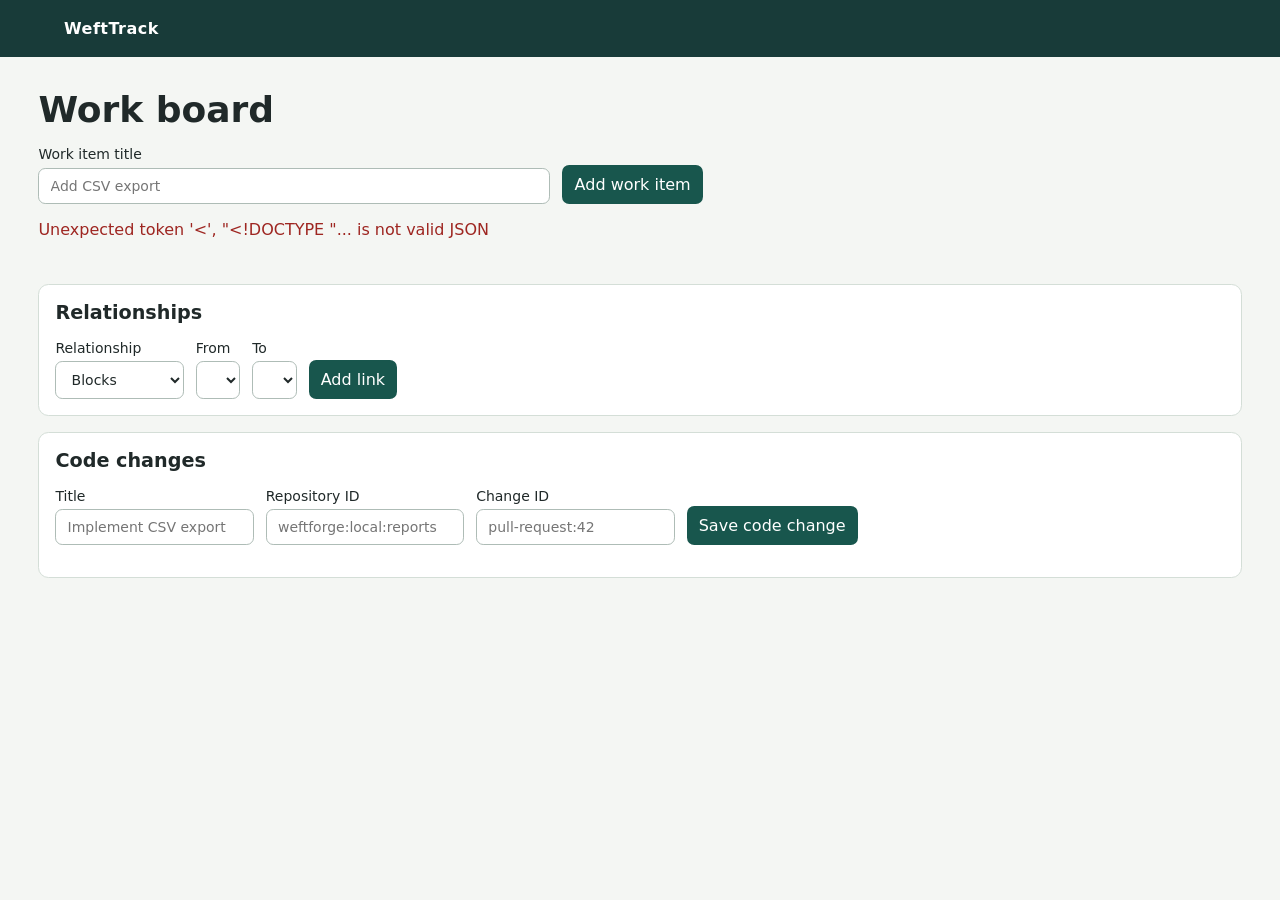
==== index.html @ 668e297c "Add browser work board and relationship controls" ====
<!doctype html>
<html lang="en">
<meta charset="utf-8">
<meta name="viewport" content="width=device-width, initial-scale=1">
<title>WeftTrack</title>
<style>
:root { color-scheme: light; font: 16px system-ui, sans-serif; color: #202929; background: #f4f6f3 }
* { box-sizing: border-box }
body { margin: 0 }
header { background: #183b39; color: white; padding: 1.2rem max(5vw, 1rem); font-weight: 750; letter-spacing: .03em }
main { max-width: 1350px; margin: auto; padding: 2rem max(3vw, 1rem) }
h1 { margin: 0 0 1rem; font-size: 2.25rem }
h2 { margin: 0 0 1rem; font-size: 1.2rem }
h3 { margin: 0; font-size: .95rem }
button, input, select { font: inherit; border: 1px solid #aebcb6; border-radius: .45rem; padding: .55rem .7rem; color: inherit; background: white }
button { background: #18564d; color: white; cursor: pointer; border-color: transparent }
button:hover { background: #123e38 }
button:disabled { opacity: .55; cursor: wait }
form { display: flex; align-items: end; flex-wrap: wrap; gap: .75rem }
label { display: grid; gap: .35rem; font-size: .875rem }
input, select { width: 100%; min-width: 0 }
#create label { flex: 1 1 16rem; max-width: 32rem }
#notice { min-height: 1.5rem; color: #31534c }
#notice[data-error] { color: #9e2621 }
#board { display: grid; grid-template-columns: repeat(4, minmax(0, 1fr)); gap: .85rem; margin-bottom: 1.5rem }
.lane { background: #e5ebe6; border-radius: .65rem; padding: .8rem; min-height: 9rem }
.lane > h3 { display: flex; justify-content: space-between; margin-bottom: .75rem }
.card { background: white; border: 1px solid #d4ded7; border-radius: .5rem; padding: .7rem; margin-top: .5rem }
.card p { margin: 0 0 .7rem; font-weight: 600; overflow-wrap: anywhere }
.panel { background: white; border: 1px solid #d4ded7; padding: 1rem; margin-bottom: 1rem; border-radius: .65rem }
.relationship { display: flex; flex-wrap: wrap; gap: .5rem; align-items: center; padding: .65rem 0; border-bottom: 1px solid #e5ebe6; overflow-wrap: anywhere }
.relationship span { min-width: 0 }
.relationship strong { border-radius: 1rem; background: #e1efea; color: #194840; padding: .2rem .6rem; font-size: .8rem }
.muted { color: #546761; font-size: .875rem }
@media (max-width: 800px) { #board { grid-template-columns: repeat(2, minmax(0, 1fr)) } }
@media (max-width: 420px) { #board { grid-template-columns: 1fr } }
</style>
<header>WeftTrack</header>
<main>
<h1>Work board</h1>
<form id="create">
  <label>Work item title<input name="title" required placeholder="Add CSV export"></label>
  <button>Add work item</button>
</form>
<p id="notice" role="status" aria-live="polite"></p>
<section id="board" aria-label="Workflow board"></section>

<section class="panel" aria-labelledby="relationships-heading">
  <h2 id="relationships-heading">Relationships</h2>
  <form id="link">
    <label>Relationship<select name="kind">
      <option value="blocks">Blocks</option>
      <option value="parent_of">Is parent of</option>
      <option value="implements">Implements</option>
    </select></label>
    <label>From<select name="source" required></select></label>
    <label>To<select name="target" required></select></label>
    <button>Add link</button>
  </form>
  <div id="relationships"></div>
</section>

<section class="panel" aria-labelledby="changes-heading">
  <h2 id="changes-heading">Code changes</h2>
  <form id="change">
    <label>Title<input name="title" required placeholder="Implement CSV export"></label>
    <label>Repository ID<input name="repository" required placeholder="weftforge:local:reports"></label>
    <label>Change ID<input name="external_id" required placeholder="pull-request:42"></label>
    <button>Save code change</button>
  </form>
  <ul id="changes"></ul>
</section>
</main>
<script src="/ui.js" defer></script>
</html>
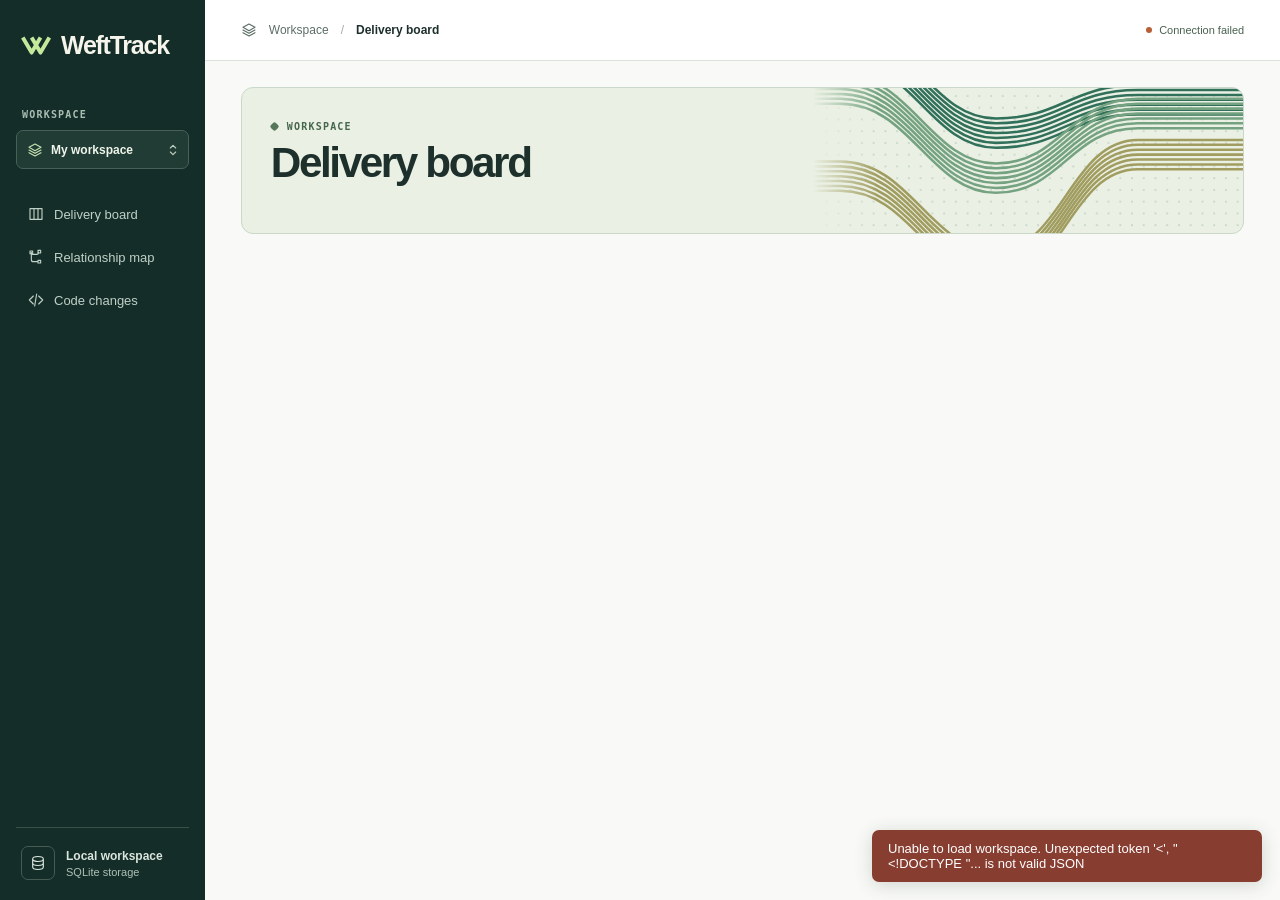
==== commit e3b2f6b6: "Redesign the workspace board and add interactive relationship exploration" ====
--- a/index.html
+++ b/index.html
@@ -1,75 +1,43 @@
 <!doctype html>
 <html lang="en">
-<meta charset="utf-8">
-<meta name="viewport" content="width=device-width, initial-scale=1">
-<title>WeftTrack</title>
-<style>
-:root { color-scheme: light; font: 16px system-ui, sans-serif; color: #202929; background: #f4f6f3 }
-* { box-sizing: border-box }
-body { margin: 0 }
-header { background: #183b39; color: white; padding: 1.2rem max(5vw, 1rem); font-weight: 750; letter-spacing: .03em }
-main { max-width: 1350px; margin: auto; padding: 2rem max(3vw, 1rem) }
-h1 { margin: 0 0 1rem; font-size: 2.25rem }
-h2 { margin: 0 0 1rem; font-size: 1.2rem }
-h3 { margin: 0; font-size: .95rem }
-button, input, select { font: inherit; border: 1px solid #aebcb6; border-radius: .45rem; padding: .55rem .7rem; color: inherit; background: white }
-button { background: #18564d; color: white; cursor: pointer; border-color: transparent }
-button:hover { background: #123e38 }
-button:disabled { opacity: .55; cursor: wait }
-form { display: flex; align-items: end; flex-wrap: wrap; gap: .75rem }
-label { display: grid; gap: .35rem; font-size: .875rem }
-input, select { width: 100%; min-width: 0 }
-#create label { flex: 1 1 16rem; max-width: 32rem }
-#notice { min-height: 1.5rem; color: #31534c }
-#notice[data-error] { color: #9e2621 }
-#board { display: grid; grid-template-columns: repeat(4, minmax(0, 1fr)); gap: .85rem; margin-bottom: 1.5rem }
-.lane { background: #e5ebe6; border-radius: .65rem; padding: .8rem; min-height: 9rem }
-.lane > h3 { display: flex; justify-content: space-between; margin-bottom: .75rem }
-.card { background: white; border: 1px solid #d4ded7; border-radius: .5rem; padding: .7rem; margin-top: .5rem }
-.card p { margin: 0 0 .7rem; font-weight: 600; overflow-wrap: anywhere }
-.panel { background: white; border: 1px solid #d4ded7; padding: 1rem; margin-bottom: 1rem; border-radius: .65rem }
-.relationship { display: flex; flex-wrap: wrap; gap: .5rem; align-items: center; padding: .65rem 0; border-bottom: 1px solid #e5ebe6; overflow-wrap: anywhere }
-.relationship span { min-width: 0 }
-.relationship strong { border-radius: 1rem; background: #e1efea; color: #194840; padding: .2rem .6rem; font-size: .8rem }
-.muted { color: #546761; font-size: .875rem }
-@media (max-width: 800px) { #board { grid-template-columns: repeat(2, minmax(0, 1fr)) } }
-@media (max-width: 420px) { #board { grid-template-columns: 1fr } }
-</style>
-<header>WeftTrack</header>
-<main>
-<h1>Work board</h1>
-<form id="create">
-  <label>Work item title<input name="title" required placeholder="Add CSV export"></label>
-  <button>Add work item</button>
-</form>
-<p id="notice" role="status" aria-live="polite"></p>
-<section id="board" aria-label="Workflow board"></section>
-
-<section class="panel" aria-labelledby="relationships-heading">
-  <h2 id="relationships-heading">Relationships</h2>
-  <form id="link">
-    <label>Relationship<select name="kind">
-      <option value="blocks">Blocks</option>
-      <option value="parent_of">Is parent of</option>
-      <option value="implements">Implements</option>
-    </select></label>
-    <label>From<select name="source" required></select></label>
-    <label>To<select name="target" required></select></label>
-    <button>Add link</button>
-  </form>
-  <div id="relationships"></div>
-</section>
-
-<section class="panel" aria-labelledby="changes-heading">
-  <h2 id="changes-heading">Code changes</h2>
-  <form id="change">
-    <label>Title<input name="title" required placeholder="Implement CSV export"></label>
-    <label>Repository ID<input name="repository" required placeholder="weftforge:local:reports"></label>
-    <label>Change ID<input name="external_id" required placeholder="pull-request:42"></label>
-    <button>Save code change</button>
-  </form>
-  <ul id="changes"></ul>
-</section>
-</main>
-<script src="/ui.js" defer></script>
+<head>
+  <meta charset="utf-8">
+  <meta name="viewport" content="width=device-width, initial-scale=1">
+  <meta name="theme-color" content="#152d29">
+  <title>WeftTrack · Delivery board</title>
+  <link rel="icon" href="data:image/svg+xml,%3Csvg xmlns='http://www.w3.org/2000/svg' viewBox='0 0 40 40'%3E%3Crect width='40' height='40' rx='9' fill='%23152d29'/%3E%3Cpath d='m6 14 9 13 8-13m-7 0 9 13 9-13' fill='none' stroke='%23cbe99d' stroke-width='4'/%3E%3C/svg%3E">
+  <link rel="stylesheet" href="/app.css">
+  <script src="/ui.js" defer></script>
+</head>
+<body>
+<a class="skip" href="#main">Skip to workspace</a>
+<div class="shell">
+  <aside class="sidebar">
+    <div class="brand"><svg viewBox="0 0 35 32" aria-hidden="true"><path d="m2 7 10 17L22 7m-10 0 10 17L32 7" fill="none" stroke="currentColor" stroke-linejoin="round" stroke-width="4.4"/></svg>WeftTrack</div>
+    <label class="workspace-select"><span class="overline">Workspace</span><span class="switch"><span class="space-icon" data-icon="layers"></span><select id="workspace" aria-label="Workspace"><option value="local">My workspace</option><option value="example">Example project</option></select><span data-icon="chevrons"></span></span></label>
+    <nav aria-label="Workspace views">
+      <a href="#board" data-view="board" aria-label="Delivery board"><span data-icon="board"></span><span class="nav-long">Delivery board</span><span class="nav-short" aria-hidden="true">Board</span></a>
+      <a href="#graph" data-view="graph" aria-label="Relationship map"><span data-icon="graph"></span><span class="nav-long">Relationship map</span><span class="nav-short" aria-hidden="true">Map</span></a>
+      <a href="#changes" data-view="changes" aria-label="Code changes"><span data-icon="code"></span><span class="nav-long">Code changes</span><span class="nav-short" aria-hidden="true">Changes</span></a>
+    </nav>
+    <div class="sidebar-footer"><span class="server-icon" data-icon="database"></span><div>Local workspace<small>SQLite storage</small></div></div>
+  </aside>
+  <div class="canvas">
+    <header class="topbar"><div class="breadcrumb"><span data-icon="layers"></span><span id="crumb-space">Workspace</span><span class="slash">/</span><strong id="crumb-view">Delivery board</strong></div><span class="connection"><i></i><span id="connection">Connecting</span></span></header>
+    <main id="main" tabindex="-1">
+      <section class="hero">
+        <div class="hero-copy"><div class="project-label"><i></i><span id="project">Workspace</span></div><h1 id="page-title">Delivery board</h1><div id="summary" class="summary"></div></div>
+        <svg class="weave" aria-hidden="true" viewBox="0 0 440 160" preserveAspectRatio="xMidYMid slice">
+          <defs><pattern id="dots" width="12" height="12" patternUnits="userSpaceOnUse"><circle cx="2" cy="2" r=".85" fill="#618d80" opacity=".43"/></pattern></defs>
+          <rect width="440" height="160" fill="url(#dots)"/><g id="threads" fill="none" stroke-width="2.6"></g>
+        </svg>
+      </section>
+      <section id="content" aria-label="Workspace content"></section>
+      <noscript>Enable JavaScript to use the work board.</noscript>
+    </main>
+  </div>
+</div>
+<dialog id="dialog" aria-labelledby="dialog-title"><div id="dialog-body"></div></dialog>
+<div id="notice" role="status" aria-live="polite"></div>
+</body>
 </html>
--- a/app.css
+++ b/app.css
@@ -0,0 +1,1310 @@
+:root {
+  color-scheme: light;
+  font-family: "Inter",-apple-system,BlinkMacSystemFont,"Segoe UI",sans-serif;
+  color: #1e302c;
+  background: #f9faf7;
+  font-size: 14px;
+  --ink: #1e302c;
+  --muted: #586b63;
+  --line: #dbe2d9;
+  --dark: #152d29;
+  --green: #285947;
+  --mono: "IBM Plex Mono","SFMono-Regular",Consolas,monospace;
+}
+
+* {
+  box-sizing: border-box;
+}
+
+body {
+  margin: 0;
+}
+
+button,input,select {
+  font: inherit;
+  color: inherit;
+}
+
+button,select {
+  cursor: pointer;
+}
+
+button {
+  border: 0;
+  background: none;
+}
+
+a {
+  color: inherit;
+  text-decoration: none;
+}
+
+button:disabled {
+  opacity: .55;
+  cursor: wait;
+}
+
+:focus-visible {
+  outline: 3px solid #358a69;
+  outline-offset: 3px;
+}
+
+.skip {
+  position: fixed;
+  left: 8px;
+  top: -80px;
+  background: white;
+  padding: 12px;
+  z-index: 10;
+}
+
+.skip:focus {
+  top: 8px;
+}
+
+.shell {
+  display: grid;
+  grid-template-columns: 205px minmax(0,1fr);
+  min-height: 100dvh;
+}
+
+.sidebar {
+  background: var(--dark);
+  color: #dae6dc;
+  padding: 30px 16px 20px;
+  display: flex;
+  flex-direction: column;
+  position: sticky;
+  top: 0;
+  height: 100dvh;
+}
+
+.brand {
+  color: #f5f5eb;
+  font-size: 25px;
+  font-weight: 690;
+  letter-spacing: -1.25px;
+  display: flex;
+  align-items: center;
+  gap: 9px;
+  margin: 0 5px 48px;
+}
+
+.brand svg {
+  height: 31px;
+  width: 31px;
+  color: #c4e99d;
+}
+
+.overline,.project-label,.group-label,.graph-label {
+  font-family: var(--mono);
+  font-size: 10px;
+  letter-spacing: .12em;
+  text-transform: uppercase;
+  font-weight: 600;
+}
+
+.overline {
+  color: #a9bdb2;
+  display: block;
+  margin: 0 6px 10px;
+}
+
+.switch {
+  height: 39px;
+  border: 1px solid #476058;
+  background: #203c34;
+  border-radius: 7px;
+  display: flex;
+  align-items: center;
+  position: relative;
+}
+
+.switch .space-icon {
+  position: absolute;
+  left: 10px;
+  color: #c6dfb2;
+}
+
+.switch select {
+  background: transparent;
+  border: 0;
+  appearance: none;
+  width: 100%;
+  height: 100%;
+  color: #eff5ec;
+  font-weight: 560;
+  padding: 0 22px 0 34px;
+  font-size: 12px;
+}
+
+.switch select option {
+  color: var(--ink);
+  background: white;
+}
+
+.switch>span:last-child {
+  position: absolute;
+  right: 7px;
+  pointer-events: none;
+  color: #bdd0c2;
+}
+
+.sidebar nav {
+  display: grid;
+  gap: 5px;
+  margin-top: 26px;
+}
+
+.sidebar nav a {
+  display: flex;
+  align-items: center;
+  gap: 10px;
+  border-radius: 6px;
+  padding: 11px 12px;
+  font-size: 13px;
+  font-weight: 540;
+  color: #bfd0c6;
+}
+
+.sidebar nav a:hover {
+  background: #254137;
+}
+
+.sidebar nav a[aria-current] {
+  background: #d5eac1;
+  color: #20392b;
+  font-weight: 650;
+}
+
+.sidebar-footer {
+  border-top: 1px solid #3a5148;
+  padding: 18px 5px 0;
+  display: flex;
+  align-items: center;
+  gap: 11px;
+  margin-top: auto;
+  font-size: 12px;
+  font-weight: 600;
+}
+
+.sidebar-footer small {
+  display: block;
+  margin-top: 3px;
+  font-weight: 400;
+  color: #adc1b5;
+  font-size: 11px;
+}
+
+.server-icon {
+  border: 1px solid #465c52;
+  padding: 8px;
+  border-radius: 7px;
+}
+
+.icon {
+  width: 16px;
+  height: 16px;
+  display: block;
+  flex: none;
+}
+
+.canvas {
+  min-width: 0;
+}
+
+.topbar {
+  height: 61px;
+  border-bottom: 1px solid var(--line);
+  background: #fff;
+  display: flex;
+  align-items: center;
+  justify-content: space-between;
+  padding: 0 clamp(20px,2.8vw,52px);
+  gap: 16px;
+}
+
+.breadcrumb,.connection,.summary,.summary span,.project-label,.btn,.panel-title,.lane-title,.card-top,.card-meta,.dialog-heading,.actions,.form-actions,.edge-name,.searchbox,.filterbox,.row-title,.entity-meta {
+  display: flex;
+  align-items: center;
+}
+
+.breadcrumb {
+  gap: 12px;
+  color: #5e6f66;
+  font-size: 12px;
+}
+
+.breadcrumb strong {
+  font-weight: 570;
+  color: var(--ink);
+}
+
+.slash {
+  color: #a2ada6;
+}
+
+.connection {
+  gap: 7px;
+  color: #48614f;
+  font-size: 11px;
+  white-space: nowrap;
+}
+
+.connection i,.project-label i {
+  width: 6px;
+  height: 6px;
+  border-radius: 50%;
+  background: #6ba771;
+}
+
+.connection.offline i {
+  background: #b85f38;
+}
+
+main {
+  padding: 26px clamp(20px,2.8vw,52px) 40px;
+  max-width: 1940px;
+  margin: auto;
+}
+
+.hero {
+  border: 1px solid #c9d8c8;
+  border-radius: 12px;
+  background: #eaf0e3;
+  position: relative;
+  isolation: isolate;
+  overflow: hidden;
+  min-height: 147px;
+  display: flex;
+  align-items: center;
+}
+
+.hero-copy {
+  position: relative;
+  z-index: 1;
+  padding: 23px 29px;
+}
+
+.project-label {
+  gap: 9px;
+  color: #46674e;
+}
+
+.project-label i {
+  height: 7px;
+  width: 7px;
+  background: #557658;
+  border-radius: 2px;
+  transform: rotate(45deg);
+}
+
+h1,h2,h3,p {
+  margin: 0;
+}
+
+h1 {
+  font-size: clamp(33px,3.3vw,54px);
+  font-weight: 630;
+  letter-spacing: -.057em;
+  line-height: 1.06;
+  margin: 9px 0 14px;
+}
+
+.summary {
+  flex-wrap: wrap;
+  color: #415a49;
+  font-size: 12px;
+  gap: 6px 14px;
+}
+
+.summary span {
+  gap: 5px;
+}
+
+.summary span+span:before {
+  content: "";
+  width: 3px;
+  height: 3px;
+  background: #91a68d;
+  border-radius: 50%;
+  margin-right: 8px;
+}
+
+.summary b {
+  font-weight: 700;
+}
+
+.weave {
+  position: absolute;
+  right: 0;
+  top: 0;
+  width: 43%;
+  height: 100%;
+  z-index: 0;
+  mask-image: linear-gradient(90deg,transparent,#000 15%);
+}
+
+.toolbar {
+  display: flex;
+  justify-content: space-between;
+  align-items: center;
+  gap: 14px;
+  margin: 28px 0 16px;
+  flex-wrap: wrap;
+}
+
+.panel-title {
+  gap: 8px;
+}
+
+.panel-title h2,.section-head h2 {
+  font-size: 19px;
+  font-weight: 640;
+  letter-spacing: -.045em;
+}
+
+.count {
+  font: 11px var(--mono);
+  color: #4b5e53;
+  background: #e9eee7;
+  border: 1px solid #d7dfd5;
+  border-radius: 5px;
+  padding: 2px 5px;
+  min-width: 21px;
+  text-align: center;
+}
+
+.actions {
+  gap: 8px;
+  flex-wrap: wrap;
+}
+
+.btn,.searchbox,.filterbox,.field input,.field select,.select-control {
+  border: 1px solid #ccd5cb;
+  border-radius: 6px;
+  background: #fff;
+  min-height: 34px;
+}
+
+.btn {
+  justify-content: center;
+  gap: 7px;
+  padding: 7px 11px;
+  font-size: 12px;
+  font-weight: 600;
+}
+
+.btn:hover,.filterbox:hover {
+  background: #eef3ea;
+}
+
+.btn.primary {
+  background: #265740;
+  border-color: #265740;
+  color: white;
+}
+
+.btn.primary:hover {
+  background: #1a432f;
+}
+
+.btn .icon,.searchbox .icon,.filterbox .icon {
+  width: 14px;
+  height: 14px;
+}
+
+.searchbox {
+  padding: 0 9px;
+  gap: 7px;
+  color: #66766b;
+}
+
+.searchbox input {
+  background: transparent;
+  border: 0;
+  outline: 0;
+  font-size: 12px;
+  width: 128px;
+  height: 32px;
+}
+
+.searchbox:focus-within,.filterbox:focus-within {
+  outline: 2px solid #358a69;
+}
+
+.filterbox {
+  gap: 5px;
+  padding: 0 7px;
+  color: #40584a;
+}
+
+.filterbox select {
+  border: 0;
+  background: transparent;
+  font-size: 12px;
+  max-width: 100px;
+  height: 32px;
+}
+
+.board {
+  display: grid;
+  grid-template-columns: repeat(4,minmax(0,1fr));
+  gap: 12px;
+  align-items: stretch;
+}
+
+.lane {
+  --tone: #64776d;
+  --tint: #e8ede7;
+  background: #f0f3ee;
+  border: 1px solid #dce3da;
+  border-radius: 9px;
+  padding: 0 9px 10px;
+  min-height: 235px;
+}
+
+.lane[data-status=active],.status-active {
+  --tone: #3c72a1;
+  --tint: #e0edf7;
+}
+
+.lane[data-status=review],.status-review {
+  --tone: #a16c24;
+  --tint: #fbedd3;
+}
+
+.lane[data-status=done],.status-done {
+  --tone: #38765b;
+  --tint: #dcefe2;
+}
+
+.lane-title {
+  gap: 7px;
+  padding: 13px 2px 11px;
+  color: var(--tone);
+}
+
+.lane-title .icon {
+  height: 14px;
+  width: 14px;
+}
+
+.lane-title h3 {
+  font-size: 13px;
+  font-weight: 650;
+  color: #293c30;
+  letter-spacing: -.02em;
+}
+
+.lane-title .count {
+  margin-left: auto;
+  border: 0;
+  background: var(--tint);
+  color: var(--tone);
+}
+
+.cards {
+  display: grid;
+  gap: 8px;
+}
+
+.card {
+  display: flex;
+  flex-direction: column;
+  gap: 9px;
+  text-align: left;
+  width: 100%;
+  background: #fff;
+  border: 1px solid #d9dfd7;
+  border-radius: 7px;
+  padding: 12px;
+  box-shadow: 0 2px 3px #20372908;
+  transition: border-color .15s,box-shadow .15s;
+}
+
+.card:hover {
+  border-color: #95ae99;
+  box-shadow: 0 4px 10px #253d2a12;
+}
+
+.card-top {
+  justify-content: space-between;
+  color: #66796b;
+}
+
+.key {
+  font: 10px var(--mono);
+  letter-spacing: .035em;
+}
+
+.card-top .icon {
+  width: 13px;
+  height: 13px;
+  color: #778a7b;
+}
+
+.card-title {
+  font-size: 14px;
+  font-weight: 600;
+  line-height: 1.36;
+  letter-spacing: -.025em;
+  overflow-wrap: anywhere;
+}
+
+.card-meta {
+  gap: 6px;
+  flex-wrap: wrap;
+  margin-top: 2px;
+}
+
+.tag,.status-pill {
+  display: inline-flex;
+  align-items: center;
+  gap: 5px;
+  font-size: 10px;
+  font-weight: 580;
+  border-radius: 4px;
+  padding: 4px 6px;
+  background: #f1f3ed;
+  color: #546657;
+}
+
+.tag .icon,.status-pill .icon {
+  width: 12px;
+  height: 12px;
+}
+
+.tag.blocked {
+  background: #f9e7e1;
+  color: #944a35;
+}
+
+.tag.blocks {
+  background: #fbefdb;
+  color: #835b24;
+}
+
+.tag.code {
+  background: #e8eef8;
+  color: #526b90;
+}
+
+.tag.parent {
+  background: #eee9f3;
+  color: #735b84;
+}
+
+.tag.child {
+  background: #edf1e6;
+  color: #5e704f;
+}
+
+.lane-empty {
+  border: 1px dashed #c7d1c5;
+  border-radius: 6px;
+  padding: 18px 8px;
+  font-size: 12px;
+  color: #65766a;
+  text-align: center;
+}
+
+.board-foot {
+  margin-top: 21px;
+}
+
+.section-head {
+  display: flex;
+  align-items: center;
+  justify-content: space-between;
+  gap: 12px;
+  margin-bottom: 12px;
+}
+
+.section-head h2 {
+  font-size: 16px;
+}
+
+.text-btn {
+  display: inline-flex;
+  align-items: center;
+  gap: 5px;
+  color: #286143;
+  font-size: 12px;
+  font-weight: 600;
+  padding: 5px;
+}
+
+.text-btn:hover {
+  text-decoration: underline;
+}
+
+.text-btn .icon {
+  width: 14px;
+  height: 14px;
+}
+
+.panel,.map,.registry {
+  background: white;
+  border: 1px solid var(--line);
+  border-radius: 9px;
+  overflow: hidden;
+}
+
+.relation-row,.registry-row {
+  display: grid;
+  grid-template-columns: minmax(0,1fr) 110px minmax(0,1fr);
+  align-items: center;
+  gap: 12px;
+  padding: 11px 15px;
+}
+
+.relation-row+.relation-row,.registry-row+.registry-row {
+  border-top: 1px solid #e6eae3;
+}
+
+.entity-link {
+  text-align: left;
+  display: flex;
+  align-items: center;
+  gap: 8px;
+  min-width: 0;
+  font-size: 12px;
+  font-weight: 570;
+  padding: 3px 0;
+  overflow-wrap: anywhere;
+}
+
+.entity-link:hover {
+  color: #26754c;
+  text-decoration: underline;
+}
+
+.entity-link .key {
+  color: #6a786a;
+}
+
+.edge-name {
+  gap: 5px;
+  color: #6b766b;
+  font-size: 11px;
+}
+
+.edge-name .icon {
+  width: 14px;
+  height: 14px;
+}
+
+.empty {
+  padding: 22px;
+  color: var(--muted);
+  font-size: 13px;
+  line-height: 1.5;
+}
+
+.view-stack {
+  display: grid;
+  gap: 22px;
+}
+
+.select-control {
+  padding: 7px 10px;
+  max-width: 100%;
+  min-width: 0;
+  font-size: 12px;
+}
+
+.map-controls {
+  border-bottom: 1px solid var(--line);
+  padding: 12px 15px;
+  display: flex;
+  align-items: center;
+  gap: 10px;
+  flex-wrap: wrap;
+}
+
+.map-controls label {
+  font-weight: 600;
+  font-size: 12px;
+}
+
+.map-controls select {
+  max-width: min(400px,100%);
+}
+
+.map-scroll {
+  overflow: auto;
+}
+
+.map-stage {
+  position: relative;
+  isolation: isolate;
+  display: grid;
+  grid-template-columns: 1fr 1.08fr 1fr;
+  gap: clamp(28px,5.2vw,100px);
+  min-width: 625px;
+  min-height: 265px;
+  padding: 24px 18px 28px;
+  background-color: #f5f7f1;
+  background-image: radial-gradient(#c5d1c1 .85px,transparent .85px);
+  background-size: 12px 12px;
+}
+
+.map-wires {
+  position: absolute;
+  inset: 0;
+  width: 100%;
+  height: 100%;
+  pointer-events: none;
+  z-index: -1;
+}
+
+.graph-column {
+  display: flex;
+  flex-direction: column;
+  min-width: 0;
+  gap: 8px;
+}
+
+.graph-label {
+  text-align: center;
+  color: #607362;
+  font-size: 9px;
+}
+
+.graph-nodes {
+  flex: 1;
+  display: flex;
+  flex-direction: column;
+  justify-content: center;
+  gap: 9px;
+}
+
+.map-node {
+  text-align: left;
+  display: grid;
+  gap: 5px;
+  padding: 10px 11px;
+  background: #fff;
+  border: 1px solid #c4d1c3;
+  border-radius: 6px;
+  overflow-wrap: anywhere;
+}
+
+.map-node:hover {
+  border-color: #477554;
+}
+
+.map-node b {
+  font-size: 12px;
+  line-height: 1.35;
+}
+
+.map-node small {
+  font-size: 10px;
+  color: #56735a;
+}
+
+.map-node.focus {
+  background: #244737;
+  color: #fffff1;
+  border-color: #244737;
+}
+
+.map-node.focus small {
+  color: #cce6cb;
+}
+
+.map-null {
+  color: #6a786d;
+  background: #f4f7f1;
+  border: 1px dashed #c9d4c4;
+  border-radius: 5px;
+  text-align: center;
+  padding: 9px;
+  font-size: 11px;
+}
+
+.registry-row {
+  grid-template-columns: minmax(0,1.4fr) minmax(0,1fr) minmax(75px,.55fr);
+  overflow-wrap: anywhere;
+  font-size: 12px;
+}
+
+.registry-row.head {
+  background: #f2f5ef;
+  font-size: 11px;
+  color: #5f7064;
+  font-weight: 600;
+}
+
+.section-spacer {
+  margin-top: 22px;
+}
+
+dialog {
+  border: 1px solid #cdd8cc;
+  border-radius: 12px;
+  width: min(510px,calc(100% - 28px));
+  max-height: 88dvh;
+  color: var(--ink);
+  padding: 0;
+  box-shadow: 0 22px 80px #142c2838;
+}
+
+dialog::backdrop {
+  background: #10231e66;
+}
+
+.dialog-heading {
+  padding: 17px 21px;
+  border-bottom: 1px solid var(--line);
+  justify-content: space-between;
+  gap: 10px;
+  background: #f5f7f1;
+}
+
+.dialog-heading h2 {
+  font-size: 17px;
+  letter-spacing: -.035em;
+}
+
+.icon-btn {
+  border: 1px solid var(--line);
+  background: white;
+  padding: 5px;
+  border-radius: 5px;
+}
+
+.dialog-content {
+  padding: 21px;
+  display: grid;
+  gap: 18px;
+}
+
+.field {
+  display: grid;
+  gap: 6px;
+  font-weight: 600;
+  font-size: 12px;
+}
+
+.field input,.field select {
+  padding: 8px;
+  width: 100%;
+  min-width: 0;
+  font-size: 14px;
+}
+
+.form-actions {
+  justify-content: flex-end;
+  gap: 8px;
+  border-top: 1px solid #e1e6dd;
+  padding-top: 15px;
+}
+
+.dialog-error {
+  color: #9d4136;
+  font-size: 12px;
+}
+
+.dialog-error:empty {
+  display: none;
+}
+
+.detail-title {
+  font-size: 23px;
+  line-height: 1.2;
+  letter-spacing: -.04em;
+  overflow-wrap: anywhere;
+}
+
+.entity-meta {
+  gap: 8px;
+  flex-wrap: wrap;
+}
+
+.status-pill {
+  background: var(--tint,#ecf0ea);
+  color: var(--tone,#5e7062);
+}
+
+.detail-block {
+  display: grid;
+  gap: 8px;
+}
+
+.detail-block h3 {
+  font-size: 13px;
+}
+
+.detail-row {
+  display: flex;
+  align-items: center;
+  gap: 9px;
+  justify-content: space-between;
+  padding: 7px 0;
+  border-top: 1px solid #e7eae3;
+}
+
+.detail-row>small {
+  color: var(--muted);
+  font-size: 11px;
+  flex: none;
+}
+
+.detail-info {
+  font-size: 13px;
+  color: var(--muted);
+  overflow-wrap: anywhere;
+}
+
+.toolbar-note {
+  font-size: 12px;
+  color: var(--muted);
+}
+
+#notice:not(:empty) {
+  position: fixed;
+  bottom: 18px;
+  right: 18px;
+  z-index: 5;
+  padding: 11px 16px;
+  background: #234633;
+  color: white;
+  border-radius: 7px;
+  box-shadow: 0 3px 18px #23352830;
+  max-width: min(390px,90vw);
+  font-size: 13px;
+}
+
+#notice[data-error] {
+  background: #883d31;
+}
+
+@media(min-width:1600px) {
+  .shell {
+    grid-template-columns: 230px minmax(0,1fr);
+  }
+
+  .sidebar {
+    padding-inline: 21px;
+  }
+
+  .card-title {
+    font-size: 16px;
+  }
+
+  .card {
+    padding: 15px;
+  }
+
+  .hero {
+    min-height: 164px;
+  }
+
+  .lane {
+    padding-inline: 12px;
+  }
+}
+
+@media(max-width:1150px) {
+  .shell {
+    grid-template-columns: 178px minmax(0,1fr);
+  }
+
+  .sidebar {
+    padding-inline: 11px;
+  }
+
+  .board {
+    gap: 8px;
+  }
+
+  .lane {
+    padding-inline: 6px;
+  }
+
+  .card {
+    padding: 10px;
+  }
+
+  .hero-copy {
+    padding: 22px;
+  }
+
+  .searchbox input {
+    width: 104px;
+  }
+}
+
+@media(max-width:900px) {
+  .shell {
+    grid-template-columns: 1fr;
+  }
+
+  .sidebar {
+    position: static;
+    height: auto;
+    display: grid;
+    grid-template-columns: auto 1fr auto;
+    align-items: center;
+    gap: 12px;
+    padding: 10px 19px;
+  }
+
+  .brand {
+    margin: 0;
+    font-size: 21px;
+  }
+
+  .brand svg {
+    width: 26px;
+  }
+
+  .workspace-select {
+    grid-column: 3;
+    grid-row: 1;
+  }
+
+  .workspace-select .overline,.sidebar-footer {
+    display: none;
+  }
+
+  .sidebar nav {
+    grid-column: 2;
+    grid-row: 1;
+    display: flex;
+    justify-content: center;
+    gap: 2px;
+    margin: 0;
+  }
+
+  .sidebar nav a {
+    padding: 8px;
+    font-size: 12px;
+    gap: 6px;
+  }
+
+  .topbar {
+    height: 42px;
+  }
+
+  main {
+    padding-top: 18px;
+  }
+
+  .weave {
+    width: 39%;
+  }
+}
+
+@media(max-width:700px) {
+  .sidebar {
+    grid-template-columns: 1fr auto;
+    gap: 7px;
+    padding: 9px 14px;
+  }
+
+  .workspace-select {
+    grid-column: 2;
+  }
+
+  .sidebar nav {
+    grid-row: 2;
+    grid-column: 1/-1;
+    justify-content: stretch;
+  }
+
+  .sidebar nav a {
+    flex: 1;
+    justify-content: center;
+    font-size: 11px;
+    padding: 7px 3px;
+  }
+
+  .switch {
+    height: 30px;
+  }
+
+  .topbar {
+    padding: 0 15px;
+  }
+
+  .breadcrumb {
+    gap: 7px;
+    font-size: 11px;
+  }
+
+  .connection {
+    font-size: 10px;
+  }
+
+  main {
+    padding: 15px 13px 25px;
+  }
+
+  .hero {
+    min-height: 123px;
+  }
+
+  .hero-copy {
+    padding: 17px;
+  }
+
+  .weave {
+    width: 29%;
+    opacity: .83;
+  }
+
+  .summary {
+    font-size: 10px;
+    gap: 5px;
+  }
+
+  .summary span+span:before {
+    margin-right: 2px;
+  }
+
+  .toolbar {
+    margin: 20px 0 12px;
+    gap: 11px;
+  }
+
+  .actions {
+    gap: 6px;
+  }
+
+  .board {
+    grid-template-columns: repeat(2,minmax(0,1fr));
+  }
+
+  .lane {
+    min-height: 155px;
+  }
+
+  .card {
+    padding: 10px;
+  }
+
+  .relation-row {
+    grid-template-columns: minmax(0,1fr) 61px minmax(0,1fr);
+    gap: 6px;
+    padding: 9px;
+  }
+
+  .entity-link {
+    display: grid;
+    gap: 3px;
+  }
+
+  .registry-row {
+    padding: 10px;
+    gap: 5px;
+  }
+
+  .map-stage {
+    gap: 32px;
+  }
+
+  .searchbox input {
+    width: 95px;
+  }
+}
+
+@media(max-width:410px) {
+  .hero-copy {
+    padding: 14px;
+  }
+
+  .weave {
+    width: 22%;
+  }
+
+  .actions {
+    width: 100%;
+  }
+
+  .searchbox {
+    flex: 1;
+    min-width: 82px;
+  }
+
+  .searchbox input {
+    width: 100%;
+    min-width: 0;
+  }
+
+  .btn {
+    padding-inline: 8px;
+  }
+
+  .card-title {
+    font-size: 13px;
+  }
+
+  .summary {
+    max-width: 265px;
+  }
+
+  .board {
+    gap: 7px;
+  }
+
+  .key {
+    font-size: 9px;
+  }
+
+  .breadcrumb>.icon {
+    display: none;
+  }
+}
+
+@media(prefers-reduced-motion:reduce) {
+  * {
+    transition: none!important;
+  }
+}
+
+@media (max-width: 700px) {
+  .map-stage {
+    grid-template-columns: minmax(0, 1fr);
+    min-width: 0;
+    gap: 26px;
+    padding: 15px;
+  }
+
+  .graph-column {
+    align-items: stretch;
+  }
+
+  .graph-label {
+    align-self: flex-start;
+    background: #f5f7f1;
+    padding: 1px 4px;
+  }
+
+  .graph-nodes {
+    display: grid;
+    grid-template-columns: repeat(auto-fit, minmax(min(122px, 100%), 1fr));
+  }
+
+  .map-node.focus {
+    width: min(225px, 100%);
+    justify-self: center;
+  }
+}
+
+.nav-short {
+  display: none;
+}
+
+@media (max-width: 700px) {
+  .nav-short {
+    display: inline;
+  }
+
+  .nav-long {
+    display: none;
+  }
+}
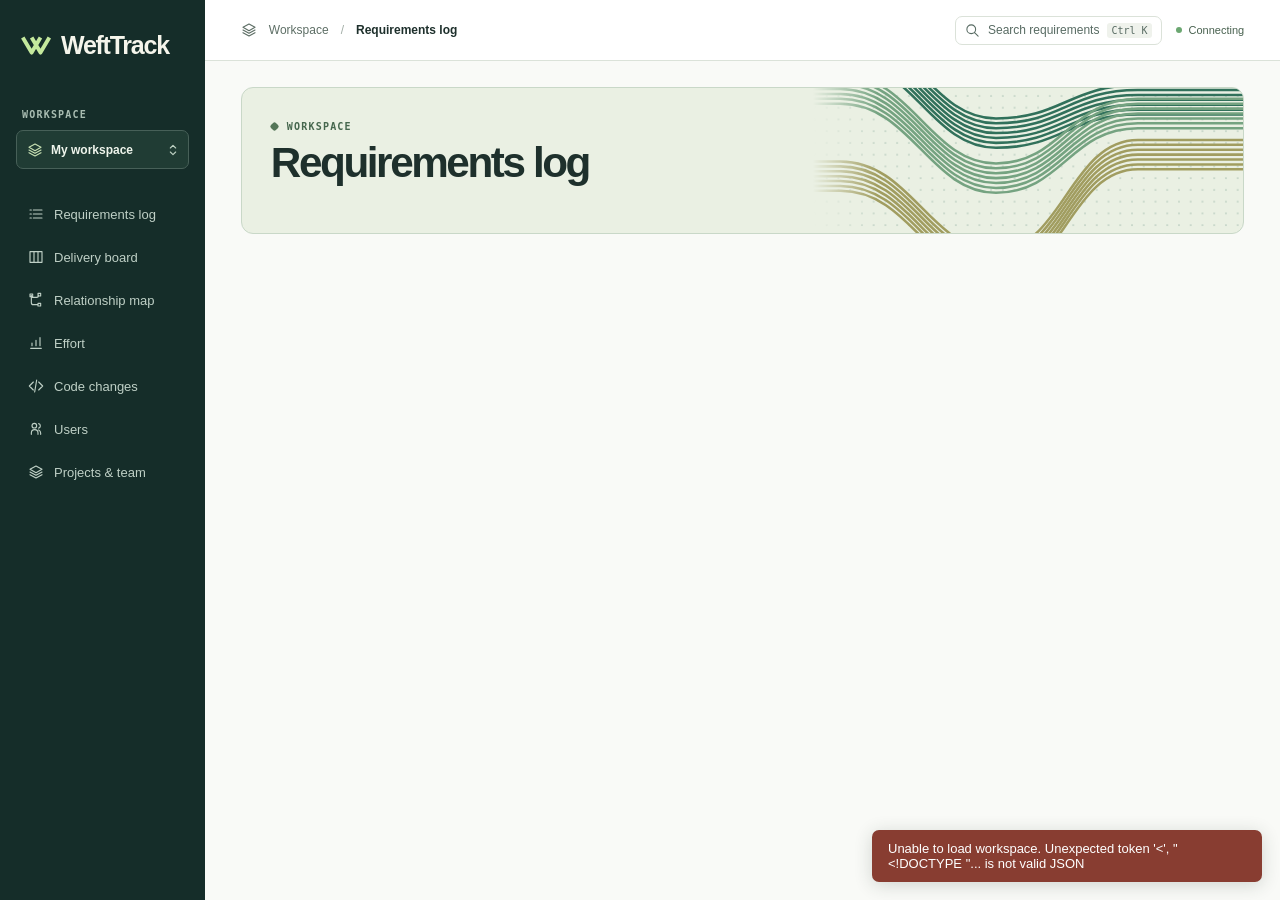
==== commit 3acdfae5: "Prepare WeftTrack for its public preview" ====
--- a/index.html
+++ b/index.html
@@ -4,7 +4,7 @@
   <meta charset="utf-8">
   <meta name="viewport" content="width=device-width, initial-scale=1">
   <meta name="theme-color" content="#152d29">
-  <title>WeftTrack · Delivery board</title>
+  <title>WeftTrack · Requirements log</title>
   <link rel="icon" href="data:image/svg+xml,%3Csvg xmlns='http://www.w3.org/2000/svg' viewBox='0 0 40 40'%3E%3Crect width='40' height='40' rx='9' fill='%23152d29'/%3E%3Cpath d='m6 14 9 13 8-13m-7 0 9 13 9-13' fill='none' stroke='%23cbe99d' stroke-width='4'/%3E%3C/svg%3E">
   <link rel="stylesheet" href="/app.css">
   <script src="/ui.js" defer></script>
@@ -16,17 +16,20 @@
     <div class="brand"><svg viewBox="0 0 35 32" aria-hidden="true"><path d="m2 7 10 17L22 7m-10 0 10 17L32 7" fill="none" stroke="currentColor" stroke-linejoin="round" stroke-width="4.4"/></svg>WeftTrack</div>
     <label class="workspace-select"><span class="overline">Workspace</span><span class="switch"><span class="space-icon" data-icon="layers"></span><select id="workspace" aria-label="Workspace"><option value="local">My workspace</option><option value="example">Example project</option></select><span data-icon="chevrons"></span></span></label>
     <nav aria-label="Workspace views">
+      <a href="#requirements" data-view="requirements" aria-label="Requirements log"><span data-icon="list"></span><span class="nav-long">Requirements log</span><span class="nav-short" aria-hidden="true">Work log</span></a>
       <a href="#board" data-view="board" aria-label="Delivery board"><span data-icon="board"></span><span class="nav-long">Delivery board</span><span class="nav-short" aria-hidden="true">Board</span></a>
       <a href="#graph" data-view="graph" aria-label="Relationship map"><span data-icon="graph"></span><span class="nav-long">Relationship map</span><span class="nav-short" aria-hidden="true">Map</span></a>
+      <a href="#effort" data-view="effort" aria-label="Effort"><span data-icon="effort"></span><span>Effort</span></a>
       <a href="#changes" data-view="changes" aria-label="Code changes"><span data-icon="code"></span><span class="nav-long">Code changes</span><span class="nav-short" aria-hidden="true">Changes</span></a>
+      <a href="#users" data-view="users" aria-label="Users"><span data-icon="users"></span><span>Users</span></a>
+      <a href="#settings" data-view="settings" aria-label="Projects and team"><span data-icon="layers"></span><span class="nav-long">Projects &amp; team</span><span class="nav-short" aria-hidden="true">Settings</span></a>
     </nav>
-    <div class="sidebar-footer"><span class="server-icon" data-icon="database"></span><div>Local workspace<small>SQLite storage</small></div></div>
   </aside>
   <div class="canvas">
-    <header class="topbar"><div class="breadcrumb"><span data-icon="layers"></span><span id="crumb-space">Workspace</span><span class="slash">/</span><strong id="crumb-view">Delivery board</strong></div><span class="connection"><i></i><span id="connection">Connecting</span></span></header>
+    <header class="topbar"><div class="breadcrumb"><span data-icon="layers"></span><span id="crumb-space">Workspace</span><span class="slash">/</span><strong id="crumb-view">Requirements log</strong></div><div class="topbar-tools"><button id="global-search" type="button" aria-label="Search requirements" aria-keyshortcuts="Control+k Meta+k"><span data-icon="search"></span><span class="search-caption">Search requirements</span><kbd id="search-shortcut">Ctrl K</kbd></button><span class="connection"><i></i><span id="connection">Connecting</span></span></div></header>
     <main id="main" tabindex="-1">
       <section class="hero">
-        <div class="hero-copy"><div class="project-label"><i></i><span id="project">Workspace</span></div><h1 id="page-title">Delivery board</h1><div id="summary" class="summary"></div></div>
+        <div class="hero-copy"><div class="project-label"><i></i><span id="project">Workspace</span></div><h1 id="page-title">Requirements log</h1><div id="summary" class="summary"></div></div>
         <svg class="weave" aria-hidden="true" viewBox="0 0 440 160" preserveAspectRatio="xMidYMid slice">
           <defs><pattern id="dots" width="12" height="12" patternUnits="userSpaceOnUse"><circle cx="2" cy="2" r=".85" fill="#618d80" opacity=".43"/></pattern></defs>
           <rect width="440" height="160" fill="url(#dots)"/><g id="threads" fill="none" stroke-width="2.6"></g>
--- a/app.css
+++ b/app.css
@@ -380,7 +380,7 @@
   flex-wrap: wrap;
 }
 
-.btn,.searchbox,.filterbox,.field input,.field select,.select-control {
+.btn,.searchbox,.filterbox,.field input,.field select,.field textarea,.select-control {
   border: 1px solid #ccd5cb;
   border-radius: 6px;
   background: #fff;
@@ -510,6 +510,7 @@
 }
 
 .card {
+  cursor: grab;
   display: flex;
   flex-direction: column;
   gap: 9px;
@@ -528,6 +529,20 @@
   box-shadow: 0 4px 10px #253d2a12;
 }
 
+.card.dragging {
+  cursor: grabbing;
+  opacity: .55;
+}
+
+.lane.drop-allowed {
+  border: 1px dashed var(--tone);
+}
+
+.lane.drop-target {
+  background: var(--tint);
+  box-shadow: inset 0 0 0 1px var(--tone);
+}
+
 .card-top {
   justify-content: space-between;
   color: #66796b;
@@ -732,22 +747,35 @@
   max-width: min(400px,100%);
 }
 
+.map-search { padding: 0 8px; width: min(100%, 225px); }
+.map-related { display: inline-flex; gap: 4px; align-items: center; }
+.map-node[hidden], .map-empty[hidden] { display: none; }
+.map-empty { border-bottom: 1px solid var(--line); }
+.settings-panel { padding: 14px; }
+.settings-panel h2 { margin: 0 0 12px; font-size: 16px; }
+.settings-row { display: flex; align-items: center; justify-content: space-between; flex-wrap: wrap; gap: 10px; padding: 10px 0; }
+.settings-row + .settings-row { border-top: 1px solid var(--line); }
+.settings-row strong { overflow-wrap: anywhere; }
+
 .map-scroll {
   overflow: auto;
+  height: clamp(360px, 61vh, 820px);
+  background: #f5f7f1;
+}
+
+.map-surface {
+  position: relative;
+  overflow: hidden;
 }
 
 .map-stage {
-  position: relative;
+  position: absolute;
   isolation: isolate;
-  display: grid;
-  grid-template-columns: 1fr 1.08fr 1fr;
-  gap: clamp(28px,5.2vw,100px);
-  min-width: 625px;
-  min-height: 265px;
-  padding: 24px 18px 28px;
-  background-color: #f5f7f1;
-  background-image: radial-gradient(#c5d1c1 .85px,transparent .85px);
-  background-size: 12px 12px;
+  transform-origin: top left;
+  background: radial-gradient(#c5d1c1 1px, transparent 1px) 0 0 / 16px 16px #f5f7f1;
+  cursor: grab;
+  touch-action: none;
+  user-select: none;
 }
 
 .map-wires {
@@ -756,74 +784,174 @@
   width: 100%;
   height: 100%;
   pointer-events: none;
-  z-index: -1;
-}
-
-.graph-column {
-  display: flex;
-  flex-direction: column;
-  min-width: 0;
-  gap: 8px;
-}
-
-.graph-label {
-  text-align: center;
-  color: #607362;
-  font-size: 9px;
-}
-
-.graph-nodes {
-  flex: 1;
-  display: flex;
-  flex-direction: column;
-  justify-content: center;
-  gap: 9px;
 }
 
 .map-node {
+  position: absolute;
+  width: 198px;
+  min-height: 85px;
   text-align: left;
   display: grid;
-  gap: 5px;
+  align-content: start;
+  gap: 6px;
   padding: 10px 11px;
   background: #fff;
   border: 1px solid #c4d1c3;
-  border-radius: 6px;
+  border-radius: 8px;
+  box-shadow: 0 2px 5px #20372912;
+  cursor: grab;
+  touch-action: none;
+}
+
+.map-node:hover, .map-node.focus {
+  border-color: #477554;
+}
+
+.map-node.focus {
+  outline: 2px solid #477554;
+  z-index: 1;
+}
+
+.map-node.map-dragging, .map-stage.map-panning {
+  cursor: grabbing;
+}
+
+.map-node.map-dragging {
+  z-index: 2;
+}
+
+.map-node b, .map-node small {
+  overflow: hidden;
   overflow-wrap: anywhere;
-}
-
-.map-node:hover {
-  border-color: #477554;
-}
-
-.map-node b {
-  font-size: 12px;
-  line-height: 1.35;
-}
-
-.map-node small {
-  font-size: 10px;
-  color: #56735a;
-}
-
-.map-node.focus {
-  background: #244737;
-  color: #fffff1;
-  border-color: #244737;
-}
-
-.map-node.focus small {
-  color: #cce6cb;
-}
-
-.map-null {
-  color: #6a786d;
-  background: #f4f7f1;
-  border: 1px dashed #c9d4c4;
+  display: -webkit-box;
+  -webkit-box-orient: vertical;
+  -webkit-line-clamp: 2;
+}
+
+.map-node b { font-size: 13px; }
+.map-node small { font-size: 11px; color: var(--muted); }
+.map-zoom { min-width: 3em; text-align: center; }
+
+.map-legend {
+  display: flex;
+  flex-wrap: wrap;
+  gap: 12px;
+  border-top: 1px solid var(--line);
+  padding: 10px 15px;
+  color: var(--muted);
+  font-size: 12px;
+}
+
+.map-legend span::before {
+  content: "";
+  display: inline-block;
+  width: 13px;
+  border-top: 2px solid var(--edge-color);
+  margin: 0 6px 3px 0;
+}
+
+.effort-overview, .effort-person {
+  display: grid;
+  gap: 16px;
+  padding: clamp(14px, 2vw, 22px);
+}
+
+.effort-overview { background: #eef4e9; }
+
+.effort-overview-title, .effort-person-heading, .effort-estimate-caption {
+  display: flex;
+  align-items: baseline;
+  justify-content: space-between;
+  gap: 10px;
+}
+
+.effort-overview h3, .effort-person h3 {
+  margin: 0;
+  font-size: 15px;
+  overflow-wrap: anywhere;
+}
+
+.effort-overview-title strong {
+  color: var(--green);
+  white-space: nowrap;
+  font-size: clamp(17px, 2.5vw, 26px);
+  letter-spacing: -.035em;
+}
+
+.effort-grid {
+  display: grid;
+  grid-template-columns: repeat(auto-fit, minmax(min(100%, 320px), 1fr));
+  gap: 14px;
+}
+
+.effort-person-heading span, .effort-estimate-caption, .effort-guide {
+  color: var(--muted);
+  font-size: 12px;
+}
+
+.effort-person-heading span, .effort-estimate-caption strong { white-space: nowrap; }
+.effort-estimate-caption strong { color: var(--ink); font-variant-numeric: tabular-nums; }
+.effort-guide { margin: 14px 0; }
+
+.effort-tone-open { --bar: #78897e; }
+.effort-tone-active { --bar: #447ba0; }
+.effort-tone-done { --bar: #347258; }
+
+.effort-status-track, .effort-estimate-track {
+  overflow: hidden;
+  height: 9px;
   border-radius: 5px;
-  text-align: center;
-  padding: 9px;
-  font-size: 11px;
-}
+  background: #e6ebe4;
+}
+
+.effort-status-track { display: flex; }
+.effort-overview .effort-status-track { height: 14px; }
+.effort-status-track span { background: var(--bar); }
+.effort-status-track span + span { box-shadow: inset 1px 0 #fff; }
+
+.effort-status-labels {
+  display: flex;
+  flex-wrap: wrap;
+  gap: 6px 15px;
+  margin-top: 8px;
+  font-size: 12px;
+  color: var(--muted);
+}
+
+.effort-status-labels span::before {
+  content: "";
+  display: inline-block;
+  width: 7px;
+  height: 7px;
+  margin: 0 5px 1px 0;
+  border-radius: 50%;
+  background: var(--bar);
+}
+
+.effort-estimate { display: grid; gap: 5px; }
+.effort-estimate-track { position: relative; }
+.effort-estimate-track span { position: absolute; inset: 0 auto 0 0; }
+.effort-estimate-lower { background: var(--bar); }
+.effort-estimate-upper {
+  background: repeating-linear-gradient(135deg, var(--bar) 0 2px, #e6ebe4 2px 5px);
+}
+
+.hosted-repo { padding: 14px 16px; }
+.hosted-repo + .hosted-repo { border-top: 1px solid var(--line); }
+.hosted-repo h3 { margin: 0; font-size: 14px; }
+.hosted-commit {
+  display: flex;
+  align-items: center;
+  justify-content: space-between;
+  gap: 12px;
+  padding: 12px 0;
+  border-top: 1px solid var(--line);
+  overflow-wrap: anywhere;
+}
+.hosted-commit:first-of-type { margin-top: 10px; }
+.hosted-commit strong, .hosted-commit small { display: block; }
+.hosted-commit small { color: var(--muted); margin-top: 3px; }
+.hosted-commit > button { flex-shrink: 0; }
 
 .registry-row {
   grid-template-columns: minmax(0,1.4fr) minmax(0,1fr) minmax(75px,.55fr);
@@ -889,11 +1017,22 @@
   font-size: 12px;
 }
 
-.field input,.field select {
+.field input,.field select,.field textarea {
   padding: 8px;
   width: 100%;
   min-width: 0;
   font-size: 14px;
+}
+
+.field textarea {
+  font: inherit;
+  font-size: 14px;
+  resize: vertical;
+}
+
+.work-description {
+  white-space: pre-wrap;
+  overflow-wrap: anywhere;
 }
 
 .form-actions {
@@ -1203,10 +1342,6 @@
     gap: 5px;
   }
 
-  .map-stage {
-    gap: 32px;
-  }
-
   .searchbox input {
     width: 95px;
   }
@@ -1266,35 +1401,6 @@
   }
 }
 
-@media (max-width: 700px) {
-  .map-stage {
-    grid-template-columns: minmax(0, 1fr);
-    min-width: 0;
-    gap: 26px;
-    padding: 15px;
-  }
-
-  .graph-column {
-    align-items: stretch;
-  }
-
-  .graph-label {
-    align-self: flex-start;
-    background: #f5f7f1;
-    padding: 1px 4px;
-  }
-
-  .graph-nodes {
-    display: grid;
-    grid-template-columns: repeat(auto-fit, minmax(min(122px, 100%), 1fr));
-  }
-
-  .map-node.focus {
-    width: min(225px, 100%);
-    justify-self: center;
-  }
-}
-
 .nav-short {
   display: none;
 }
@@ -1308,3 +1414,145 @@
     display: none;
   }
 }
+
+.board-options, .layout-switch, .layout-switch button, .row-stage, .issue-name {
+  display: flex;
+  align-items: center;
+  gap: 8px;
+}
+.board-options { justify-content: space-between; margin: 0 0 14px; }
+.layout-switch { padding: 3px; gap: 2px; border-radius: 9px; background: #e8ede6; }
+.layout-switch button { padding: 6px 12px; border-radius: 6px; color: var(--muted); font-size: 13px; }
+.layout-switch button[aria-pressed=true] { background: white; color: var(--ink); box-shadow: 0 1px 4px #17312822; font-weight: 650; }
+.layout-switch .icon, .row-stage .icon { width: 15px; height: 15px; }
+#clear-board[hidden] { display: none; }
+.work-list { background: white; border: 1px solid var(--line); border-radius: 12px; }
+.issue-row { width: 100%; padding: 15px 18px; display: grid; grid-template-columns: minmax(0,1fr) 120px 130px; gap: 12px; align-items: center; text-align: left; }
+.issue-row + .issue-row { border-top: 1px solid var(--line); }
+.issue-row:hover { background: #f0f5ee; }
+.issue-row:first-child { border-radius: 12px 12px 0 0; }
+.issue-row:last-child { border-radius: 0 0 12px 12px; }
+.issue-name, .row-owner { overflow-wrap: anywhere; }
+.issue-name .key, .row-stage svg { flex-shrink: 0; }
+.row-stage, .row-owner { color: var(--muted); font-size: 13px; }
+.result-empty { grid-column: 1 / -1; padding: 24px; text-align: center; color: var(--muted); }
+@media (max-width: 700px) {
+  .issue-row { grid-template-columns: auto minmax(0,1fr); gap: 8px 18px; }
+  .issue-name { grid-column: 1 / -1; }
+}
+.issue-name { padding: 5px 0; text-align: left; }
+.issue-name:hover strong { text-decoration: underline; text-underline-offset: 3px; }
+.row-stage:has(select) { padding: 0 5px 0 8px; gap: 3px; border: 1px solid var(--line); border-radius: 7px; background: #f8faf6; }
+.row-stage select { width: 100%; min-width: 0; padding: 6px 0; font-size: 13px; background: transparent; border: 0; }
+.row-stage select:disabled { cursor: wait; }
+
+.item-activity { border-top: 1px solid var(--line); padding-top: 1rem; }
+.comment-form { display: grid; justify-items: end; gap: .5rem; }
+.comment-form textarea { width: 100%; box-sizing: border-box; resize: vertical; font: inherit; padding: .65rem; border: 1px solid var(--line); border-radius: .5rem; }
+.activity-events { list-style: none; margin: .75rem 0 0; padding: 0; }
+.activity-events li { border-left: 2px solid var(--line); padding: .4rem .75rem; font-size: .86rem; }
+.activity-events .comment { border-color: #43826e; background: #f4f8f5; }
+.activity-events time { color: var(--muted); font-size: .75rem; margin-left: .5rem; }
+.activity-events p { white-space: pre-wrap; overflow-wrap: anywhere; margin: .3rem 0; }
+
+.queue-section { margin: 16px 0; border: 1px solid var(--line); border-radius: 13px; background: white; overflow: hidden; }
+.queue-heading { display: flex; align-items: center; gap: 10px; margin: 0; padding: 14px 17px; font-size: 16px; font-weight: 650; background: #edf3e8; }
+summary.queue-heading { cursor: pointer; }
+summary.queue-heading::before { content: "▸"; }
+details[open] > summary.queue-heading::before { content: "▾"; }
+.queue-row { display: flex; align-items: center; justify-content: space-between; gap: 12px; padding: 11px 17px; border-top: 1px solid var(--line); }
+.queue-title { min-width: 0; }
+.queue-meta { display: block; color: var(--muted); }
+.queue-empty { padding: 16px 17px; color: var(--muted); margin: 0; }
+.sidebar nav a:focus-visible { outline-color: #d0eba8; outline-offset: -3px; }
+@media(max-width: 900px) and (min-width: 701px) {
+  .sidebar nav .nav-long { display: none; }
+  .sidebar nav .nav-short { display: inline; }
+}
+@media(max-width: 700px) {
+  .sidebar nav a { flex-direction: column; gap: 3px; min-width: 0; }
+  .sidebar nav a .icon { width: 15px; height: 15px; }
+  .queue-row { flex-wrap: wrap; }
+}
+
+.quick-capture {
+  display: grid;
+  grid-template-columns: minmax(0, 1fr) auto;
+  gap: 8px;
+  padding: 10px;
+  border: 1px solid var(--line);
+  border-radius: 12px;
+  background: white;
+}
+.quick-capture input {
+  width: 100%;
+  padding: 7px 10px;
+  border: 1px solid transparent;
+  border-radius: 6px;
+  background: #f6f8f4;
+}
+.capture-error { grid-column: 1 / -1; color: #963c2e; }
+.capture-error:empty { display: none; }
+.queue-order { padding: 8px 17px; margin: 0; background: #f8faf7; color: var(--muted); font-size: 12px; }
+.queue-priority { padding: 5px 7px; border: 1px solid var(--line); border-radius: 6px; background: white; font-size: 12px; }
+.queue-priority[data-priority="urgent"] { color: #82351d; background: #fff0e7; border-color: #eccdbf; }
+.queue-priority[data-priority="high"] { color: #69511b; background: #fcf6de; border-color: #e6dbac; }
+
+.topbar-tools, #global-search, .result-title { display: flex; align-items: center; gap: 8px; }
+.topbar-tools { gap: 14px; }
+#global-search { border: 1px solid var(--line); padding: 6px 9px; border-radius: 7px; color: var(--muted); font-size: 12px; }
+#global-search:hover { background: #edf3e8; color: var(--ink); }
+#global-search .icon { width: 15px; height: 15px; display: block; }
+#global-search kbd { font: 10px var(--mono); background: #eff2ec; border-radius: 3px; padding: 2px 4px; }
+.global-query { width: 100%; min-width: 0; padding: 11px; border: 1px solid var(--line); border-radius: 7px; }
+.search-feedback { font-size: 12px; color: var(--muted); margin: 10px 0; }
+.global-results { list-style: none; padding: 0; margin: 0; max-height: 50vh; overflow-y: auto; }
+.global-result { padding: 10px 8px; display: block; border-top: 1px solid var(--line); overflow-wrap: anywhere; }
+.global-result:hover, .global-result:focus-visible { background: #edf3e8; }
+.global-result:focus-visible { outline-offset: -3px; }
+.result-meta { display: block; color: var(--muted); margin-top: 4px; }
+.result-title .key { flex-shrink: 0; }
+@media(max-width:700px) {
+  #global-search .search-caption, #global-search kbd { display:none; }
+  .topbar-tools { gap:6px; flex-shrink:0; }
+}
+
+.result-blocker { display: block; color: #88462a; margin-top: 3px; }
+.field-conflict { margin-top: 10px; padding: 12px; background: #fff6ef; border: 1px solid #e6cabb; border-radius: 8px; }
+.field-conflict .current-field { white-space: pre-wrap; overflow-wrap: anywhere; margin: 6px 0; color: var(--ink); }
+.field-conflict .btn { margin: 4px 6px 0 0; }
+
+.board-options { flex-wrap: wrap; gap: 8px; }
+.personal-filters { display: flex; align-items: center; flex-wrap: wrap; gap: 8px; margin-right: auto; }
+.personal-filters select { max-width: min(55vw, 230px); padding: 6px 8px; border: 1px solid var(--line); border-radius: 7px; background: white; font-size: 13px; }
+.personal-filters [hidden] { display: none; }
+
+.quick-capture { grid-template-columns: minmax(0,1fr) auto auto; align-items: center; }
+.capture-details { min-height: 34px; white-space: nowrap; }
+.queue-ready-header { display: flex; padding-right: 12px; justify-content: space-between; align-items: center; background: #edf3e8; }
+.queue-ready-header .queue-heading { min-width: 0; }
+.queue-ready-header .btn { flex-shrink: 0; }
+.explore-example { margin: 0 17px 14px; }
+@media (max-width: 700px) {
+  .quick-capture { grid-template-columns: 1fr auto; }
+  .quick-capture input { grid-column: 1/-1; }
+  .quick-capture .btn { justify-self: start; }
+}
+
+@media (max-width: 700px) {
+  .topbar .breadcrumb { display: none; }
+  .topbar-tools { width: 100%; justify-content: space-between; }
+  #global-search .search-caption { display: inline; }
+}
+#content > .quick-capture:first-child { margin-top: 14px; }
+@media (max-width: 900px) { .shell { grid-template-rows: auto 1fr; } }
+
+@media (min-width: 701px) and (max-width: 900px) {
+  .sidebar { grid-template-columns: 1fr auto; gap: 6px; }
+  .workspace-select { grid-column: 2; grid-row: 1; }
+  .sidebar nav { grid-column: 1/-1; grid-row: 2; justify-content: space-between; }
+}
+@media (max-width: 360px) {
+  .sidebar { padding-inline: 7px; }
+  .sidebar nav a { padding-inline: 1px; font-size: 10px; }
+}
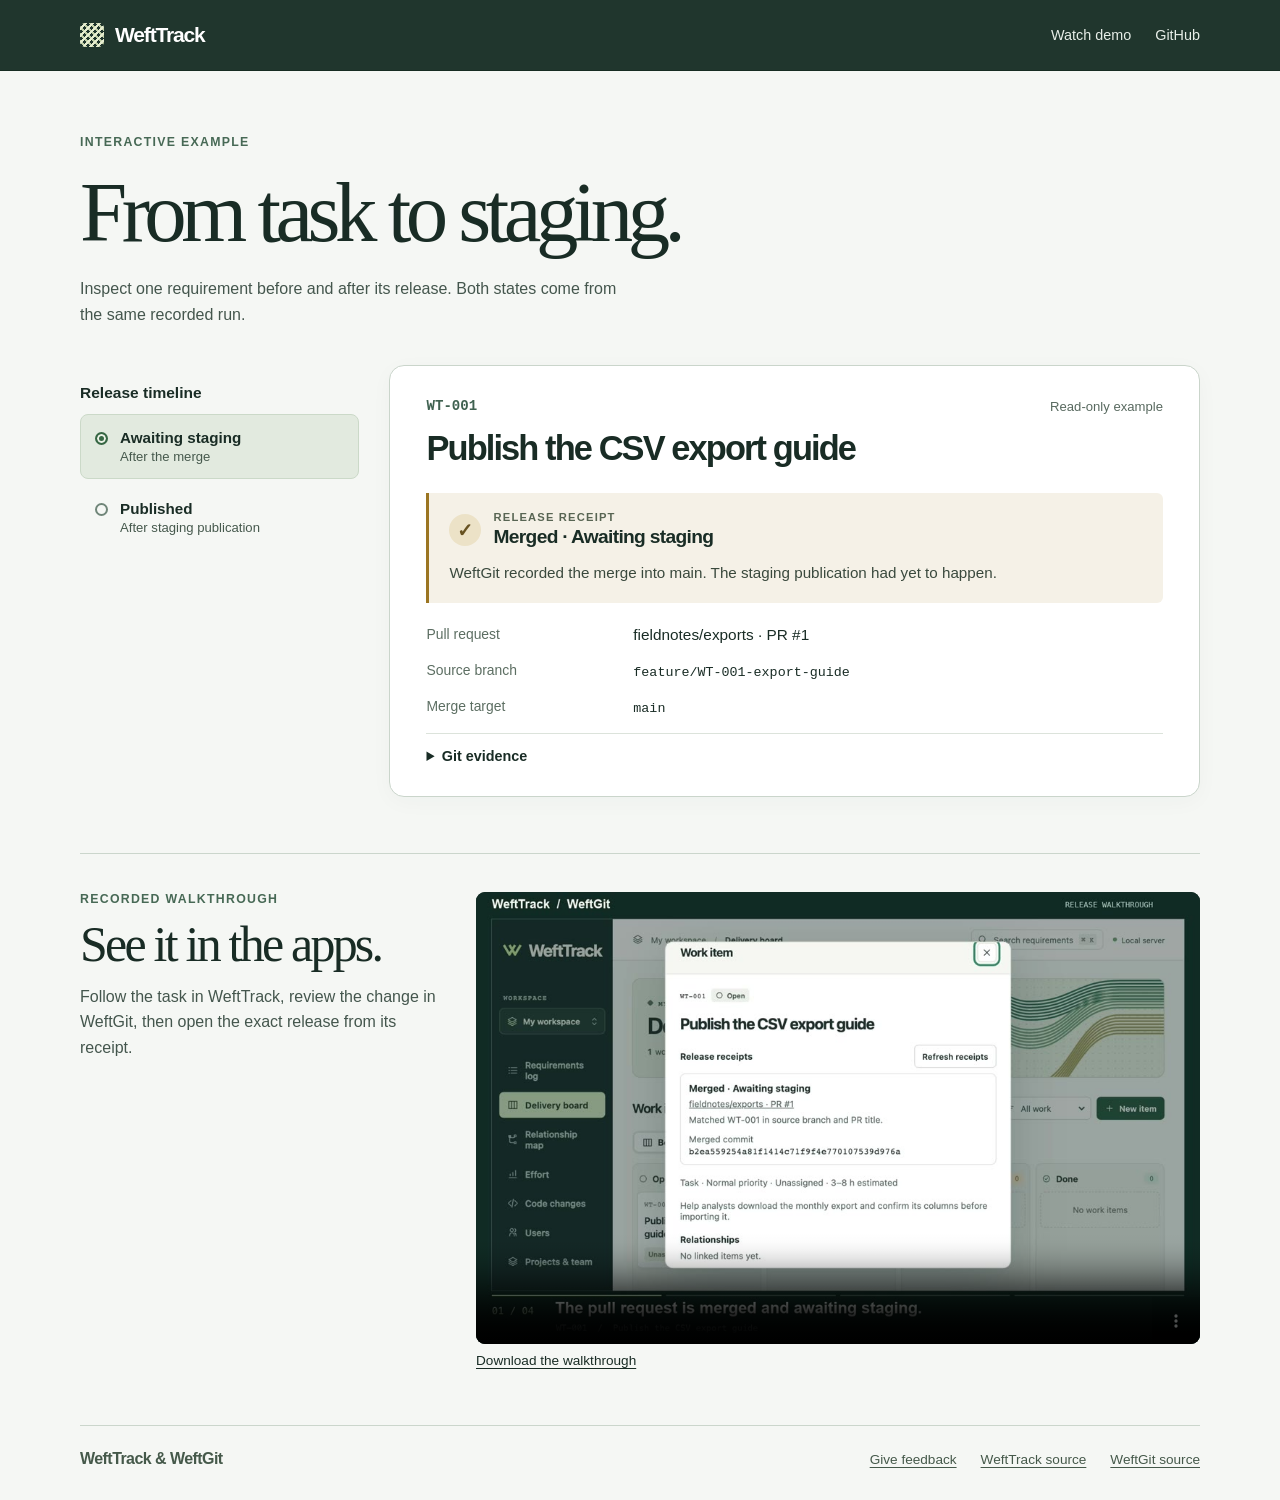
==== commit 73a005fe: "Publish read-only release example and captioned walkthrough" ====
--- a/index.html
+++ b/index.html
@@ -1,46 +1,33 @@
 <!doctype html>
 <html lang="en">
 <head>
-  <meta charset="utf-8">
-  <meta name="viewport" content="width=device-width, initial-scale=1">
-  <meta name="theme-color" content="#152d29">
-  <title>WeftTrack · Requirements log</title>
-  <link rel="icon" href="data:image/svg+xml,%3Csvg xmlns='http://www.w3.org/2000/svg' viewBox='0 0 40 40'%3E%3Crect width='40' height='40' rx='9' fill='%23152d29'/%3E%3Cpath d='m6 14 9 13 8-13m-7 0 9 13 9-13' fill='none' stroke='%23cbe99d' stroke-width='4'/%3E%3C/svg%3E">
-  <link rel="stylesheet" href="/app.css">
-  <script src="/ui.js" defer></script>
+  <meta charset="utf-8"><meta name="viewport" content="width=device-width, initial-scale=1">
+  <meta name="theme-color" content="#f3f5f1"><meta name="description" content="Inspect one real WeftTrack requirement before and after a WeftGit staging publication.">
+  <title>From task to staging · WeftTrack</title>
+  <link rel="stylesheet" href="./style.css">
 </head>
 <body>
-<a class="skip" href="#main">Skip to workspace</a>
-<div class="shell">
-  <aside class="sidebar">
-    <div class="brand"><svg viewBox="0 0 35 32" aria-hidden="true"><path d="m2 7 10 17L22 7m-10 0 10 17L32 7" fill="none" stroke="currentColor" stroke-linejoin="round" stroke-width="4.4"/></svg>WeftTrack</div>
-    <label class="workspace-select"><span class="overline">Workspace</span><span class="switch"><span class="space-icon" data-icon="layers"></span><select id="workspace" aria-label="Workspace"><option value="local">My workspace</option><option value="example">Example project</option></select><span data-icon="chevrons"></span></span></label>
-    <nav aria-label="Workspace views">
-      <a href="#requirements" data-view="requirements" aria-label="Requirements log"><span data-icon="list"></span><span class="nav-long">Requirements log</span><span class="nav-short" aria-hidden="true">Work log</span></a>
-      <a href="#board" data-view="board" aria-label="Delivery board"><span data-icon="board"></span><span class="nav-long">Delivery board</span><span class="nav-short" aria-hidden="true">Board</span></a>
-      <a href="#graph" data-view="graph" aria-label="Relationship map"><span data-icon="graph"></span><span class="nav-long">Relationship map</span><span class="nav-short" aria-hidden="true">Map</span></a>
-      <a href="#effort" data-view="effort" aria-label="Effort"><span data-icon="effort"></span><span>Effort</span></a>
-      <a href="#changes" data-view="changes" aria-label="Code changes"><span data-icon="code"></span><span class="nav-long">Code changes</span><span class="nav-short" aria-hidden="true">Changes</span></a>
-      <a href="#users" data-view="users" aria-label="Users"><span data-icon="users"></span><span>Users</span></a>
-      <a href="#settings" data-view="settings" aria-label="Projects and team"><span data-icon="layers"></span><span class="nav-long">Projects &amp; team</span><span class="nav-short" aria-hidden="true">Settings</span></a>
-    </nav>
-  </aside>
-  <div class="canvas">
-    <header class="topbar"><div class="breadcrumb"><span data-icon="layers"></span><span id="crumb-space">Workspace</span><span class="slash">/</span><strong id="crumb-view">Requirements log</strong></div><div class="topbar-tools"><button id="global-search" type="button" aria-label="Search requirements" aria-keyshortcuts="Control+k Meta+k"><span data-icon="search"></span><span class="search-caption">Search requirements</span><kbd id="search-shortcut">Ctrl K</kbd></button><span class="connection"><i></i><span id="connection">Connecting</span></span></div></header>
-    <main id="main" tabindex="-1">
-      <section class="hero">
-        <div class="hero-copy"><div class="project-label"><i></i><span id="project">Workspace</span></div><h1 id="page-title">Requirements log</h1><div id="summary" class="summary"></div></div>
-        <svg class="weave" aria-hidden="true" viewBox="0 0 440 160" preserveAspectRatio="xMidYMid slice">
-          <defs><pattern id="dots" width="12" height="12" patternUnits="userSpaceOnUse"><circle cx="2" cy="2" r=".85" fill="#618d80" opacity=".43"/></pattern></defs>
-          <rect width="440" height="160" fill="url(#dots)"/><g id="threads" fill="none" stroke-width="2.6"></g>
-        </svg>
-      </section>
-      <section id="content" aria-label="Workspace content"></section>
-      <noscript>Enable JavaScript to use the work board.</noscript>
-    </main>
-  </div>
-</div>
-<dialog id="dialog" aria-labelledby="dialog-title"><div id="dialog-body"></div></dialog>
-<div id="notice" role="status" aria-live="polite"></div>
-</body>
-</html>
+  <header class="top"><div class="top-inner"><a href="./" class="brand"><span class="weave" aria-hidden="true"></span>WeftTrack</a><nav aria-label="Example navigation"><a href="#walkthrough">Watch demo</a><a href="https://github.com/mmsa/WeftTrack">GitHub</a></nav></div></header>
+  <main>
+    <header class="intro"><p class="eyebrow">Interactive example</p><h1>From task to staging.</h1><p>Inspect one requirement before and after its release. Both states come from the same recorded run.</p></header>
+    <section class="split" aria-label="Explore the release">
+      <div class="timeline"><h2>Release timeline</h2>
+        <fieldset><legend class="sr">Choose which point in the release to inspect</legend>
+          <label><input type="radio" name="phase" value="awaiting" checked><span class="step"><span class="marker"></span><span><strong>Awaiting staging</strong><small>After the merge</small></span></span></label>
+          <label><input type="radio" name="phase" value="published"><span class="step"><span class="marker"></span><span><strong>Published</strong><small>After staging publication</small></span></span></label>
+        </fieldset>
+      </div>
+      <article class="task" aria-labelledby="task-title">
+        <div class="task-top"><span class="task-key" id="key"></span><span class="read-only">Read-only example</span></div>
+        <h2 id="task-title"></h2>
+        <section class="receipt" aria-label="Release receipt"><div class="statusline"><span class="status-icon" aria-hidden="true">✓</span><div><p class="overline">Release receipt</p><h3 id="status" aria-live="polite">Merged · Awaiting staging</h3></div></div>
+          <p id="explanation"></p><div class="pub-actions" id="published" hidden><a id="open-site" class="button">Open site</a><span>Published <code id="short"></code></span></div>
+        </section>
+        <dl class="context"><div><dt>Pull request</dt><dd id="review"></dd></div><div><dt>Source branch</dt><dd><code id="branch"></code></dd></div><div><dt>Merge target</dt><dd><code id="target"></code></dd></div></dl>
+        <details id="proof"><summary>Git evidence</summary><dl id="details"></dl></details>
+      </article>
+    </section>
+    <section id="walkthrough" class="walkthrough"><div><p class="eyebrow">Recorded walkthrough</p><h2>See it in the apps.</h2><p>Follow the task in WeftTrack, review the change in WeftGit, then open the exact release from its receipt.</p></div><div><video controls playsinline preload="metadata" poster="./media/poster.jpg" aria-label="Task to staging walkthrough"><source src="./media/requirement-to-staging.mp4" type="video/mp4"><track label="English" kind="captions" srclang="en" src="./media/captions.vtt"></video><a class="clip-link" href="./media/requirement-to-staging.mp4">Download the walkthrough</a></div></section>
+  </main><footer><strong>WeftTrack &amp; WeftGit</strong><div><a href="https://github.com/mmsa/WeftTrack/issues">Give feedback</a><a href="https://github.com/mmsa/WeftTrack">WeftTrack source</a><a href="https://github.com/mmsa/WeftGit">WeftGit source</a></div></footer>
+  <script src="./fixture.js"></script><script src="./app.js"></script>
+</body></html>
--- a/style.css
+++ b/style.css
@@ -0,0 +1,11 @@
+:root{font-family:"Inter",-apple-system,BlinkMacSystemFont,"Segoe UI",sans-serif;color:#192c25;background:#f5f7f4;font-size:16px}
+*{box-sizing:border-box}body{margin:0}a{color:inherit;text-underline-offset:3px}a:focus-visible,summary:focus-visible{outline:3px solid #598c66;outline-offset:4px}
+.top{background:#20362d;color:white;border-bottom:1px solid #172c22}.top-inner,main,footer{width:min(1120px,calc(100% - 64px));margin:auto}.top-inner{height:70px;display:flex;align-items:center;justify-content:space-between}
+.brand{display:inline-flex;align-items:center;gap:11px;font-size:21px;font-weight:720;text-decoration:none;letter-spacing:-.055em}.weave{width:24px;height:24px;border-radius:5px;background:repeating-linear-gradient(135deg,transparent 0 3px,#e5eccf 3px 5px),repeating-linear-gradient(45deg,transparent 0 3px,#c2d0a8 3px 5px)}nav,footer div{display:flex;gap:24px}nav a{font-size:.9rem;color:#e7eee8;text-decoration:none}nav a:hover,footer a:hover{text-decoration:underline}
+.intro{padding:64px 0 38px}.eyebrow,.overline{font-size:.77rem;text-transform:uppercase;letter-spacing:.105em;font-weight:700;margin:0;color:#476955}h1,h2,h3,p{margin:0}h1{font-family:"Iowan Old Style","Baskerville",Georgia,serif;font-weight:500;letter-spacing:-.065em;font-size:clamp(2.7rem,7vw,5.3rem);line-height:1.06;margin:.22em 0}.intro>p:last-child,.walkthrough p:last-child{font-size:1rem;line-height:1.6;color:#44564d;max-width:62ch}
+.split{display:grid;grid-template-columns:minmax(190px,1fr) minmax(0,2.9fr);gap:30px;align-items:start}.timeline{padding:19px 0}.timeline h2{font-size:.97rem;margin-bottom:12px}.timeline fieldset{border:0;margin:0;padding:0;display:grid;gap:6px}.timeline label{position:relative;display:block;cursor:pointer}.timeline input,.sr{position:absolute;opacity:0;width:1px;height:1px;overflow:hidden}.step{display:flex;gap:12px;align-items:flex-start;padding:14px;border-radius:8px;border:1px solid transparent}.marker{width:13px;height:13px;border:2px solid #708679;border-radius:100%;margin-top:3px;flex:none}.step strong,.step small{display:block}.step strong{font-size:.95rem}.step small{font-size:.82rem;color:#46594d;margin-top:3px}.timeline input:checked+.step{background:#e2eadf;border-color:#cbd9c8}.timeline input:checked+.step .marker{background:#376744;border-color:#376744;box-shadow:inset 0 0 0 2px #edf3e8}.timeline input:focus-visible+.step{outline:3px solid #52815f}
+.task{padding:32px 36px;background:white;border:1px solid #cad5cb;border-radius:15px;box-shadow:0 5px 22px #29443408;min-width:0}.task-top{display:flex;align-items:center;justify-content:space-between;gap:10px}.task-key{font:600 .88rem ui-monospace,monospace;color:#3f6150}.read-only{color:#58695f;font-size:.82rem}.task h2{font-size:clamp(1.6rem,3vw,2.15rem);letter-spacing:-.055em;line-height:1.18;margin:14px 0 24px}.receipt{background:#f5f1e7;border-left:3px solid #9b7522;padding:18px 20px;border-radius:0 6px 6px 0}.receipt.live{background:#edf4ea;border-color:#487b45}.statusline{display:flex;gap:12px;align-items:center}.status-icon{display:grid;place-items:center;width:32px;height:32px;background:#ece2c7;color:#675221;border-radius:50%;font-size:19px;font-weight:700}.live .status-icon{background:#d7e8ce;color:#385f34}.overline{font-size:.7rem;color:#586553}.receipt h3{font-size:1.2rem;line-height:1.3;letter-spacing:-.035em;margin-top:2px}.receipt>p{font-size:.95rem;line-height:1.5;color:#3a493d;margin:12px 0 0}.pub-actions{display:flex;gap:12px;align-items:center;flex-wrap:wrap;margin:15px 0 0}.pub-actions[hidden]{display:none}.pub-actions span{font-size:.84rem}.button{display:inline-flex;font-size:.92rem;font-weight:650;text-decoration:none;padding:9px 15px;background:#2f5c3b;color:white;border-radius:6px}.button:hover{background:#213f29}
+.context,#details{margin:14px 0 0}.context div,#details div{display:grid;grid-template-columns:minmax(7.4rem,27%) minmax(0,1fr);padding:9px 0;gap:8px}.context dt,#details dt{color:#5c6e62;font-size:.87rem}dd{margin:0;font-size:.96rem;overflow-wrap:anywhere}code{font-family:ui-monospace,Menlo,monospace;font-size:.87em;overflow-wrap:anywhere}.task details{margin-top:8px;padding-top:14px;border-top:1px solid #dce3db}.task summary{font-size:.9rem;font-weight:650;cursor:pointer}
+.walkthrough{display:grid;grid-template-columns:1fr 2fr;gap:34px;margin:56px 0;padding:38px 0 0;border-top:1px solid #cbd6cc;scroll-margin:16px}.walkthrough h2{font-family:"Iowan Old Style",Georgia,serif;line-height:1.12;font-weight:500;font-size:clamp(2rem,3.9vw,3.3rem);letter-spacing:-.055em;margin:11px 0}.walkthrough video{width:100%;display:block;background:#22352a;border-radius:9px;aspect-ratio:16 / 10;object-fit:contain}.clip-link{display:inline-block;margin-top:9px;font-size:.85rem}.walkthrough p{max-width:30ch}
+footer{border-top:1px solid #cbd6cc;display:flex;align-items:center;justify-content:space-between;gap:15px;padding:24px 0 32px;color:#45594a}footer strong{letter-spacing:-.035em}footer a{font-size:.85rem}
+@media(max-width:720px){.top-inner,main,footer{width:calc(100% - 32px)}.top-inner{height:58px}nav{gap:14px}.intro{padding:38px 0 24px}.split,.walkthrough{grid-template-columns:1fr;gap:14px}.timeline{padding:0}.timeline h2{margin:0 0 8px}.timeline fieldset{grid-template-columns:1fr 1fr}.step{padding:11px 8px;gap:7px}.task{padding:22px 16px}.receipt{padding:14px}.walkthrough{margin:32px 0;padding-top:24px}.walkthrough p{max-width:unset}.context div,#details div{grid-template-columns:6.5rem minmax(0,1fr)}footer{align-items:flex-start;flex-wrap:wrap}footer div{gap:16px}}
